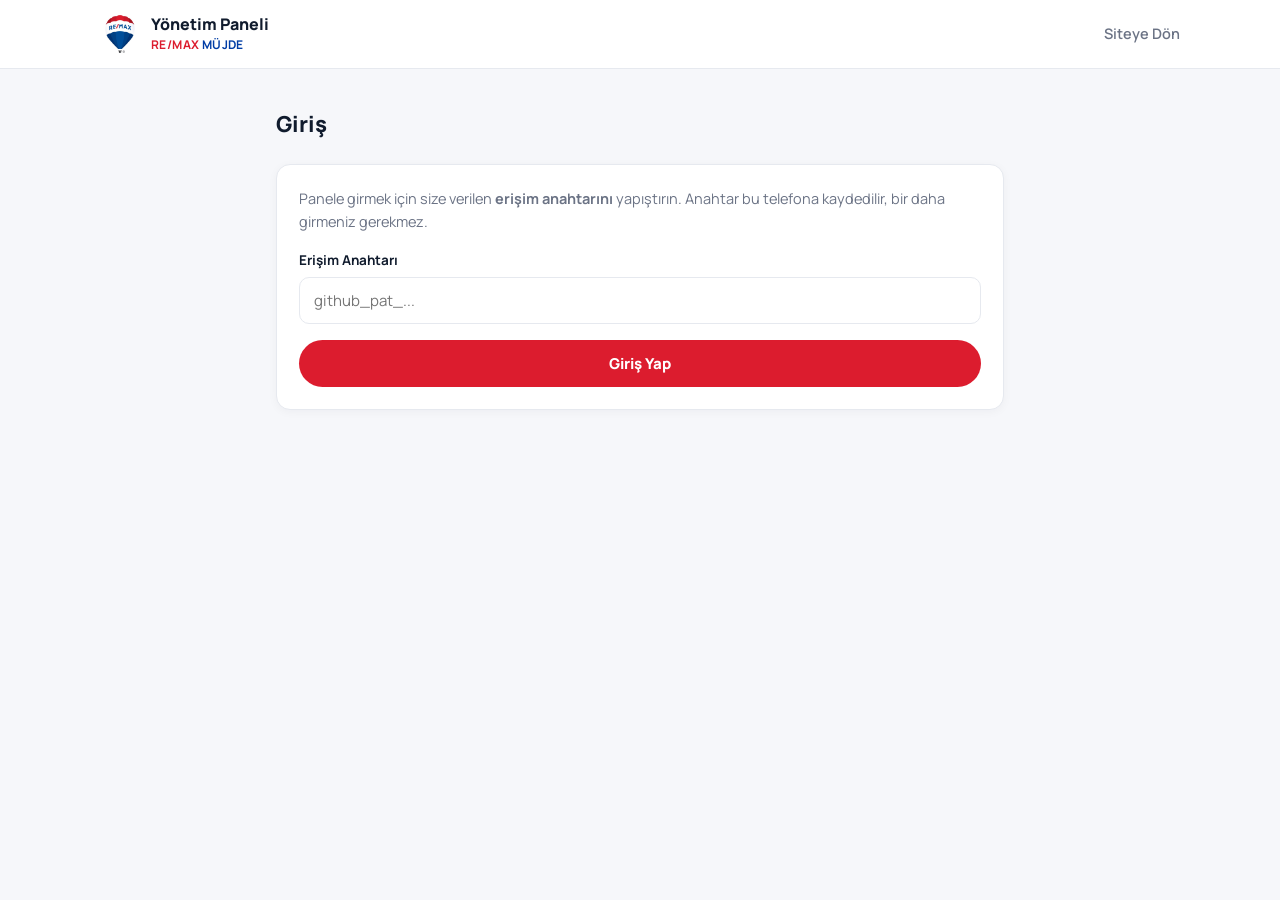
==== admin.html @ 8ed7a1a2 "RE/MAX Yilmaz Kanyilmaz portfolyo sitesi - ilk surum Co-Authored-By: Claude Fable 5 <noreply@anthrop" ====
<!DOCTYPE html>
<html lang="tr">
<head>
<meta charset="UTF-8">
<meta name="viewport" content="width=device-width, initial-scale=1.0">
<title>Yönetim Paneli | RE/MAX Yılmaz Kanyılmaz</title>
<meta name="robots" content="noindex,nofollow">
<link rel="icon" type="image/jpeg" href="gorseller/remax-balon.jpg">
<link rel="preconnect" href="https://fonts.googleapis.com">
<link rel="preconnect" href="https://fonts.gstatic.com" crossorigin>
<link href="https://fonts.googleapis.com/css2?family=Manrope:wght@400;600;700;800&display=swap" rel="stylesheet">
<link rel="stylesheet" href="css/stil.css">
</head>
<body class="yonetim-govde">

<header class="ustbar">
  <div class="sarici ustbar-ic">
    <a class="marka" href="index.html">
      <img src="gorseller/remax-balon.jpg" alt="RE/MAX">
      <span class="marka-yazi">
        <span class="ad">Yönetim Paneli</span><br>
        <span class="ofis"><span class="re">RE/MAX</span> <span class="mx">MÜJDE</span></span>
      </span>
    </a>
    <nav class="ust-linkler">
      <a href="index.html">Siteye Dön</a>
    </nav>
  </div>
</header>

<div class="panel">

  <!-- GİRİŞ EKRANI -->
  <div id="girisEkrani" class="gizli">
    <div class="panel-baslik"><h1>Giriş</h1></div>
    <div class="kart">
      <p style="margin-bottom:16px;color:var(--soluk);font-size:14.5px">
        Panele girmek için size verilen <strong>erişim anahtarını</strong> yapıştırın.
        Anahtar bu telefona kaydedilir, bir daha girmeniz gerekmez.
      </p>
      <div class="form-grup">
        <label for="anahtarGirdi">Erişim Anahtarı</label>
        <input type="password" id="anahtarGirdi" placeholder="github_pat_..." autocomplete="off">
      </div>
      <button class="btn btn-kirmizi tam-btn" id="girisBtn">Giriş Yap</button>
    </div>
  </div>

  <!-- İLAN LİSTESİ -->
  <div id="listeEkrani" class="gizli">
    <div class="panel-baslik">
      <h1>İlanlarım</h1>
      <button class="btn btn-kirmizi" id="yeniIlanBtn">+ Yeni İlan</button>
    </div>
    <div id="ilanListesi"></div>
    <div class="bos-durum gizli" id="listeBos">
      <div class="buyuk">Henüz ilan yok</div>
      <div>"+ Yeni İlan" butonuyla ilk ilanınızı ekleyin.</div>
    </div>
    <div style="text-align:center;margin-top:26px">
      <button class="kucuk-btn" id="cikisBtn">Çıkış Yap</button>
    </div>
  </div>

  <!-- İLAN FORMU -->
  <div id="formEkrani" class="gizli">
    <div class="panel-baslik">
      <h1 id="formBaslik">Yeni İlan</h1>
      <button class="kucuk-btn" id="formGeriBtn">← Vazgeç</button>
    </div>
    <div class="kart">
      <div class="form-grup">
        <label>İlan Tipi</label>
        <div class="sekme-btnler" id="tipSecim">
          <button type="button" class="filtre secili" data-deger="satilik">SATILIK</button>
          <button type="button" class="filtre" data-deger="kiralik">KİRALIK</button>
        </div>
      </div>
      <div class="form-grup">
        <label for="fBaslik">İlan Başlığı</label>
        <input id="fBaslik" placeholder="Örn: Kağıthane Merkez'de Yeni Binada 3+1 Daire">
      </div>
      <div class="form-satir">
        <div class="form-grup">
          <label for="fFiyat">Fiyat (TL)</label>
          <input id="fFiyat" type="text" inputmode="numeric" placeholder="Örn: 5500000">
        </div>
        <div class="form-grup">
          <label for="fKategori">Kategori</label>
          <select id="fKategori">
            <option>Daire</option><option>Residence</option><option>Müstakil Ev</option>
            <option>Villa</option><option>İş Yeri</option><option>Ofis</option>
            <option>Arsa</option><option>Bina</option><option>Diğer</option>
          </select>
        </div>
      </div>
      <div class="form-satir">
        <div class="form-grup">
          <label for="fIlce">İlçe</label>
          <input id="fIlce" list="ilceListe" placeholder="Örn: Güngören">
          <datalist id="ilceListe">
            <option value="Güngören"></option><option value="Bahçelievler"></option>
            <option value="Bakırköy"></option><option value="Zeytinburnu"></option>
            <option value="Fatih"></option><option value="Esenler"></option>
            <option value="Bağcılar"></option><option value="Küçükçekmece"></option>
          </datalist>
        </div>
        <div class="form-grup">
          <label for="fMahalle">Mahalle / Semt <span class="istege">(isteğe bağlı)</span></label>
          <input id="fMahalle" placeholder="Örn: Merter">
        </div>
      </div>
      <div class="form-satir">
        <div class="form-grup">
          <label for="fM2brut">Brüt m² <span class="istege">(isteğe bağlı)</span></label>
          <input id="fM2brut" type="text" inputmode="numeric" placeholder="Örn: 120">
        </div>
        <div class="form-grup">
          <label for="fM2net">Net m² <span class="istege">(isteğe bağlı)</span></label>
          <input id="fM2net" type="text" inputmode="numeric" placeholder="Örn: 95">
        </div>
      </div>
      <div class="form-satir">
        <div class="form-grup">
          <label for="fOda">Oda Sayısı <span class="istege">(isteğe bağlı)</span></label>
          <input id="fOda" list="odaListe" placeholder="Örn: 3+1">
          <datalist id="odaListe">
            <option value="1+0"></option><option value="1+1"></option><option value="2+1"></option>
            <option value="3+1"></option><option value="4+1"></option><option value="5+1"></option>
          </datalist>
        </div>
        <div class="form-grup">
          <label for="fBinaYasi">Bina Yaşı <span class="istege">(isteğe bağlı)</span></label>
          <input id="fBinaYasi" placeholder="Örn: 5">
        </div>
      </div>
      <div class="form-satir">
        <div class="form-grup">
          <label for="fKat">Bulunduğu Kat <span class="istege">(isteğe bağlı)</span></label>
          <input id="fKat" placeholder="Örn: 3">
        </div>
        <div class="form-grup">
          <label for="fKatSayisi">Binadaki Kat Sayısı <span class="istege">(isteğe bağlı)</span></label>
          <input id="fKatSayisi" placeholder="Örn: 8">
        </div>
      </div>
      <div class="form-satir">
        <div class="form-grup">
          <label for="fIsitma">Isıtma <span class="istege">(isteğe bağlı)</span></label>
          <input id="fIsitma" list="isitmaListe" placeholder="Örn: Kombi (Doğalgaz)">
          <datalist id="isitmaListe">
            <option value="Kombi (Doğalgaz)"></option><option value="Merkezi"></option>
            <option value="Merkezi (Pay Ölçer)"></option><option value="Yerden Isıtma"></option>
            <option value="Klima"></option><option value="Yok"></option>
          </datalist>
        </div>
        <div class="form-grup">
          <label for="fBanyo">Banyo Sayısı <span class="istege">(isteğe bağlı)</span></label>
          <input id="fBanyo" placeholder="Örn: 2">
        </div>
      </div>
      <div class="form-satir">
        <div class="form-grup">
          <label for="fBalkon">Balkon <span class="istege">(isteğe bağlı)</span></label>
          <select id="fBalkon"><option value=""></option><option>Var</option><option>Yok</option></select>
        </div>
        <div class="form-grup">
          <label for="fEsyali">Eşyalı <span class="istege">(isteğe bağlı)</span></label>
          <select id="fEsyali"><option value=""></option><option>Evet</option><option>Hayır</option></select>
        </div>
      </div>
      <div class="form-satir">
        <div class="form-grup">
          <label for="fAidat">Aidat (TL) <span class="istege">(isteğe bağlı)</span></label>
          <input id="fAidat" type="text" inputmode="numeric" placeholder="Örn: 1500">
        </div>
        <div class="form-grup">
          <label for="fKredi">Krediye Uygun <span class="istege">(isteğe bağlı)</span></label>
          <select id="fKredi"><option value=""></option><option>Evet</option><option>Hayır</option></select>
        </div>
      </div>
      <div class="form-grup">
        <label for="fTapu">Tapu Durumu <span class="istege">(isteğe bağlı)</span></label>
        <input id="fTapu" list="tapuListe" placeholder="Örn: Kat Mülkiyetli">
        <datalist id="tapuListe">
          <option value="Kat Mülkiyetli"></option><option value="Kat İrtifaklı"></option>
          <option value="Arsa Tapulu"></option><option value="Hisseli Tapu"></option>
        </datalist>
      </div>
      <div class="form-grup">
        <label for="fAciklama">İlan Açıklaması</label>
        <textarea id="fAciklama" placeholder="Dairenin özelliklerini, konumunu ve öne çıkan yönlerini yazın…"></textarea>
      </div>
      <div class="form-grup">
        <label>Fotoğraflar <span class="istege">(ilk fotoğraf kapak olur)</span></label>
        <input type="file" id="fFotolar" accept="image/*" multiple style="display:none">
        <button type="button" class="btn btn-cerceve tam-btn" id="fotoEkleBtn">📷 Fotoğraf Ekle</button>
        <div class="foto-onizleme" id="fotoOnizleme"></div>
      </div>
      <div class="form-grup" id="satildiGrup">
        <label style="display:flex;align-items:center;gap:10px;cursor:pointer">
          <input type="checkbox" id="fSatildi" style="width:20px;height:20px">
          <span id="satildiEtiket">Satıldı / Kiralandı olarak işaretle</span>
        </label>
      </div>
      <button class="btn btn-kirmizi tam-btn" id="yayinlaBtn" style="font-size:16px;padding:15px">YAYINLA</button>
    </div>
  </div>

</div>

<div class="durum-mesaj gizli" id="durumMesaj"></div>

<script src="js/config.js"></script>
<script src="js/admin.js"></script>
</body>
</html>
---- css/stil.css ----
/* RE/MAX Yılmaz Kanyılmaz — site stilleri */
:root{
  --kirmizi:#DC1C2E;
  --kirmizi-koyu:#B5121F;
  --lacivert:#003DA5;
  --koyu:#101B2D;
  --metin:#2A3345;
  --soluk:#6B7385;
  --cizgi:#E6E9EF;
  --zemin:#F6F7FA;
  --beyaz:#FFFFFF;
  --radius:14px;
  --golge:0 6px 24px rgba(16,27,45,.08);
}
*{margin:0;padding:0;box-sizing:border-box}
html{scroll-behavior:smooth}
body{
  font-family:'Manrope',-apple-system,'Segoe UI',sans-serif;
  color:var(--metin);
  background:var(--beyaz);
  line-height:1.6;
  -webkit-font-smoothing:antialiased;
}
img{max-width:100%;display:block}
a{color:inherit;text-decoration:none}
button{font-family:inherit;cursor:pointer}
.sarici{max-width:1120px;margin:0 auto;padding:0 20px}

/* ---------- Üst bar ---------- */
.ustbar{
  position:sticky;top:0;z-index:50;
  background:rgba(255,255,255,.94);
  backdrop-filter:blur(10px);
  border-bottom:1px solid var(--cizgi);
}
.ustbar-ic{display:flex;align-items:center;justify-content:space-between;height:68px;gap:12px}
.marka{display:flex;align-items:center;gap:11px;min-width:0}
.marka img{width:40px;height:40px;object-fit:contain}
.marka-yazi{line-height:1.2;min-width:0}
.marka-yazi .ad{font-weight:800;font-size:16px;color:var(--koyu);white-space:nowrap}
.marka-yazi .ofis{font-size:12px;font-weight:700;letter-spacing:.4px}
.marka-yazi .ofis .re{color:var(--kirmizi)}
.marka-yazi .ofis .mx{color:var(--lacivert)}
.ust-linkler{display:flex;align-items:center;gap:22px;font-weight:600;font-size:14.5px;color:var(--soluk)}
.ust-linkler a:hover{color:var(--koyu)}
.ara-btn{
  display:inline-flex;align-items:center;gap:8px;
  background:var(--kirmizi);color:#fff;font-weight:800;font-size:14.5px;
  padding:10px 18px;border-radius:999px;transition:background .15s;white-space:nowrap;
}
.ara-btn:hover{background:var(--kirmizi-koyu)}
@media(max-width:720px){.ust-linkler .gizle-mobil{display:none}}
@media(max-width:520px){
  .marka-yazi .ad{font-size:14px}
  .ara-btn{padding:9px 14px;font-size:13.5px}
  .ust-linkler{gap:12px}
}

/* ---------- Hero ---------- */
.hero{background:linear-gradient(180deg,#FBFCFE 0%,var(--zemin) 100%);border-bottom:1px solid var(--cizgi);overflow:hidden}
.hero-ic{display:grid;grid-template-columns:1.15fr .85fr;gap:40px;align-items:end;padding-top:56px}
.hero-metin{padding-bottom:56px}
.rozet{
  display:inline-flex;align-items:center;gap:8px;
  background:#fff;border:1px solid var(--cizgi);border-radius:999px;
  padding:7px 14px;font-size:13px;font-weight:700;color:var(--lacivert);
  box-shadow:var(--golge);margin-bottom:20px;
}
.rozet .nokta{width:8px;height:8px;border-radius:50%;background:var(--kirmizi)}
.hero h1{font-size:clamp(30px,4.6vw,50px);font-weight:800;color:var(--koyu);line-height:1.12;letter-spacing:-.5px}
.hero h1 .vurgu{color:var(--kirmizi)}
.hero p.alt{margin-top:16px;font-size:17px;color:var(--soluk);max-width:480px}
.hero-btnler{display:flex;flex-wrap:wrap;gap:12px;margin-top:28px}
.btn{
  display:inline-flex;align-items:center;justify-content:center;gap:9px;
  padding:13px 24px;border-radius:999px;font-weight:800;font-size:15px;
  border:none;transition:transform .12s,background .15s,box-shadow .15s;
}
.btn:active{transform:scale(.97)}
.btn-kirmizi{background:var(--kirmizi);color:#fff}
.btn-kirmizi:hover{background:var(--kirmizi-koyu)}
.btn-cerceve{background:#fff;color:var(--koyu);border:1.5px solid var(--cizgi)}
.btn-cerceve:hover{border-color:#c9cfda}
.btn-yesil{background:#25D366;color:#fff}
.btn-yesil:hover{background:#1FB858}
.bolge-cipleri{display:flex;flex-wrap:wrap;gap:8px;margin-top:18px}
.bolge-cipleri span{
  background:#fff;border:1px solid var(--cizgi);border-radius:999px;
  padding:5px 13px;font-size:12.5px;font-weight:700;color:var(--lacivert);
}
.hero-istatistik{display:flex;gap:34px;margin-top:36px}
.ist .sayi{font-size:26px;font-weight:800;color:var(--koyu)}
.ist .aciklama{font-size:13px;color:var(--soluk);font-weight:600}
.hero-foto{position:relative;align-self:end}
.hero-foto .halka{
  position:absolute;inset:auto -30px -120px -30px;top:34px;
  background:linear-gradient(135deg,var(--lacivert),#0B5BD3);
  border-radius:26px 26px 0 0;
}
.hero-foto img{position:relative;z-index:1;width:100%;max-width:400px;margin:0 auto;filter:drop-shadow(0 18px 30px rgba(16,27,45,.25))}
@media(max-width:860px){
  .hero-ic{grid-template-columns:1fr;gap:0}
  .hero-metin{padding-bottom:36px}
  .hero-foto{max-width:330px;margin:0 auto}
  .hero-istatistik{gap:24px}
}

/* ---------- Bölümler ---------- */
.bolum{padding:72px 0}
.bolum-baslik{margin-bottom:36px}
.bolum-baslik .etiket{font-size:13px;font-weight:800;letter-spacing:1.5px;color:var(--kirmizi);text-transform:uppercase}
.bolum-baslik h2{font-size:clamp(24px,3.2vw,34px);font-weight:800;color:var(--koyu);letter-spacing:-.4px;margin-top:6px}
.bolum-baslik p{color:var(--soluk);margin-top:8px;max-width:560px}

/* ---------- Filtre ---------- */
.filtreler{display:flex;flex-wrap:wrap;gap:10px;margin-bottom:28px}
.filtre{
  padding:9px 20px;border-radius:999px;font-weight:700;font-size:14px;
  background:#fff;border:1.5px solid var(--cizgi);color:var(--soluk);transition:all .15s;
}
.filtre:hover{border-color:#c9cfda;color:var(--koyu)}
.filtre.secili{background:var(--koyu);border-color:var(--koyu);color:#fff}

/* ---------- İlan kartları ---------- */
.ilan-izgara{display:grid;grid-template-columns:repeat(3,1fr);gap:24px}
@media(max-width:960px){.ilan-izgara{grid-template-columns:repeat(2,1fr)}}
@media(max-width:600px){.ilan-izgara{grid-template-columns:1fr}}
.ilan-kart{
  background:#fff;border:1px solid var(--cizgi);border-radius:var(--radius);
  overflow:hidden;transition:transform .15s,box-shadow .15s;display:flex;flex-direction:column;
}
.ilan-kart:hover{transform:translateY(-4px);box-shadow:var(--golge)}
.ilan-kart .foto{position:relative;aspect-ratio:4/3;background:#E9EDF3;overflow:hidden}
.ilan-kart .foto img{width:100%;height:100%;object-fit:cover}
.tip-rozet{
  position:absolute;top:12px;left:12px;z-index:2;
  padding:5px 12px;border-radius:8px;font-size:12px;font-weight:800;color:#fff;letter-spacing:.3px;
}
.tip-rozet.satilik{background:var(--kirmizi)}
.tip-rozet.kiralik{background:var(--lacivert)}
.satildi-ort{
  position:absolute;inset:0;z-index:3;background:rgba(16,27,45,.55);
  display:flex;align-items:center;justify-content:center;
}
.satildi-ort span{
  background:#fff;color:var(--kirmizi);font-weight:800;font-size:15px;letter-spacing:2px;
  padding:8px 22px;border-radius:8px;transform:rotate(-6deg);border:2px solid var(--kirmizi);
}
.ilan-kart .icerik{padding:16px 18px 18px;display:flex;flex-direction:column;gap:6px;flex:1}
.ilan-kart .fiyat{font-size:21px;font-weight:800;color:var(--kirmizi)}
.ilan-kart .fiyat .donem{font-size:13px;color:var(--soluk);font-weight:600}
.ilan-kart h3{font-size:15.5px;font-weight:700;color:var(--koyu);line-height:1.35;display:-webkit-box;-webkit-line-clamp:2;-webkit-box-orient:vertical;overflow:hidden}
.ilan-kart .konum{font-size:13px;color:var(--soluk);font-weight:600;display:flex;align-items:center;gap:5px}
.ilan-kart .ozet{
  display:flex;gap:14px;margin-top:auto;padding-top:12px;border-top:1px solid var(--cizgi);
  font-size:12.5px;color:var(--soluk);font-weight:700;flex-wrap:wrap;
}
.bos-durum{
  text-align:center;padding:70px 20px;background:var(--zemin);
  border:1.5px dashed var(--cizgi);border-radius:var(--radius);color:var(--soluk);
}
.bos-durum .buyuk{font-size:17px;font-weight:700;color:var(--metin);margin-bottom:6px}

/* ---------- Hizmetler ---------- */
.hizmet-izgara{display:grid;grid-template-columns:repeat(3,1fr);gap:20px}
@media(max-width:960px){.hizmet-izgara{grid-template-columns:repeat(2,1fr)}}
@media(max-width:520px){.hizmet-izgara{grid-template-columns:1fr}}
.hizmet{
  background:#fff;border:1px solid var(--cizgi);border-radius:var(--radius);
  padding:26px 22px;
}
.hizmet .ikon{
  width:46px;height:46px;border-radius:12px;display:flex;align-items:center;justify-content:center;
  background:#FBEBEC;color:var(--kirmizi);margin-bottom:16px;
}
.hizmet:nth-child(even) .ikon{background:#E8EEFA;color:var(--lacivert)}
.hizmet h3{font-size:16px;font-weight:800;color:var(--koyu);margin-bottom:6px}
.hizmet p{font-size:13.5px;color:var(--soluk)}

/* ---------- İletişim ---------- */
.iletisim-kutu{
  background:var(--koyu);border-radius:20px;padding:48px 44px;color:#fff;
  display:grid;grid-template-columns:1.1fr .9fr;gap:40px;align-items:center;
}
@media(max-width:860px){.iletisim-kutu{grid-template-columns:1fr;padding:36px 26px}}
.iletisim-kutu h2{font-size:clamp(22px,3vw,30px);font-weight:800;letter-spacing:-.3px}
.iletisim-kutu p.alt{color:#A9B4C8;margin-top:10px;font-size:15px}
.iletisim-detay{margin-top:22px;display:flex;flex-direction:column;gap:10px;font-size:14.5px;color:#C6CEDD}
.iletisim-detay a:hover{color:#fff}
.iletisim-btnler{display:flex;flex-direction:column;gap:12px}
.iletisim-btnler .btn{width:100%}
.sosyal-linkler{display:flex;gap:10px;justify-content:center;margin-top:6px}
.sosyal-linkler a{
  flex:1;text-align:center;padding:10px 8px;border-radius:10px;
  border:1px solid rgba(255,255,255,.22);color:#C6CEDD;font-weight:700;font-size:13.5px;
}
.sosyal-linkler a:hover{color:#fff;border-color:rgba(255,255,255,.5)}

/* ---------- Alt bilgi ---------- */
.altbilgi{padding:28px 0;border-top:1px solid var(--cizgi)}
.altbilgi-ic{display:flex;align-items:center;justify-content:space-between;gap:14px;flex-wrap:wrap;font-size:13px;color:var(--soluk)}
.altbilgi a.yonetim{opacity:.55}
.altbilgi a.yonetim:hover{opacity:1}

/* ---------- İlan detay ---------- */
.geri-bar{padding:18px 0 0}
.geri-link{display:inline-flex;align-items:center;gap:7px;font-weight:700;font-size:14px;color:var(--soluk)}
.geri-link:hover{color:var(--koyu)}
.detay-ic{display:grid;grid-template-columns:1.5fr 1fr;gap:36px;padding:24px 0 72px;align-items:start}
@media(max-width:900px){.detay-ic{grid-template-columns:1fr}}
.galeri{position:relative}
.galeri .ana{
  position:relative;aspect-ratio:4/3;border-radius:var(--radius);overflow:hidden;
  background:#E9EDF3;
}
.galeri .ana img{width:100%;height:100%;object-fit:cover}
.galeri .ok{
  position:absolute;top:50%;transform:translateY(-50%);z-index:2;
  width:42px;height:42px;border-radius:50%;border:none;background:rgba(255,255,255,.92);
  color:var(--koyu);font-size:19px;display:flex;align-items:center;justify-content:center;
  box-shadow:var(--golge);
}
.galeri .ok.sol{left:14px}.galeri .ok.sag{right:14px}
.galeri .sayac{
  position:absolute;bottom:12px;right:12px;z-index:2;background:rgba(16,27,45,.7);
  color:#fff;font-size:12.5px;font-weight:700;padding:4px 11px;border-radius:999px;
}
.kucukler{display:flex;gap:10px;margin-top:12px;overflow-x:auto;padding-bottom:4px}
.kucukler img{
  width:86px;height:64px;object-fit:cover;border-radius:8px;cursor:pointer;
  border:2.5px solid transparent;flex-shrink:0;opacity:.75;transition:all .12s;
}
.kucukler img.secili{border-color:var(--kirmizi);opacity:1}
.detay-bilgi .tipler{display:flex;gap:8px;margin-bottom:14px}
.detay-bilgi .tip-rozet{position:static}
.detay-fiyat{font-size:34px;font-weight:800;color:var(--kirmizi);letter-spacing:-.5px}
.detay-fiyat .donem{font-size:16px;color:var(--soluk);font-weight:600}
.detay-bilgi h1{font-size:22px;font-weight:800;color:var(--koyu);line-height:1.3;margin-top:10px}
.detay-bilgi .konum{color:var(--soluk);font-weight:600;font-size:14.5px;margin-top:6px}
.ozellik-tablo{
  margin-top:22px;border:1px solid var(--cizgi);border-radius:var(--radius);overflow:hidden;
}
.ozellik-tablo .satir{
  display:flex;justify-content:space-between;gap-14px;padding:11px 16px;font-size:14px;
}
.ozellik-tablo .satir:nth-child(odd){background:var(--zemin)}
.ozellik-tablo .satir .ad{color:var(--soluk);font-weight:600}
.ozellik-tablo .satir .deger{font-weight:800;color:var(--koyu);text-align:right}
.aciklama-kutu{margin-top:26px}
.aciklama-kutu h2{font-size:17px;font-weight:800;color:var(--koyu);margin-bottom:10px}
.aciklama-kutu .metin{white-space:pre-line;color:var(--metin);font-size:15px}
.danisman-kart{
  margin-top:26px;background:var(--zemin);border:1px solid var(--cizgi);
  border-radius:var(--radius);padding:20px;display:flex;gap:16px;align-items:center;flex-wrap:wrap;
}
.danisman-kart img{width:64px;height:64px;border-radius:50%;object-fit:cover;object-position:top}
.danisman-kart .bilgi{flex:1;min-width:150px}
.danisman-kart .bilgi .ad{font-weight:800;color:var(--koyu)}
.danisman-kart .bilgi .unvan{font-size:12.5px;color:var(--soluk);font-weight:600}
.danisman-kart .btnler{display:flex;gap:9px;width:100%}
.danisman-kart .btnler .btn{flex:1;padding:11px 10px;font-size:14px}
.paylas-btn{margin-top:14px;width:100%}

/* ---------- Yönetim (admin) ---------- */
.yonetim-govde{background:var(--zemin);min-height:100vh}
.panel{max-width:760px;margin:0 auto;padding:24px 16px 90px}
.panel-baslik{display:flex;align-items:center;justify-content:space-between;gap:12px;margin:14px 0 22px;flex-wrap:wrap}
.panel-baslik h1{font-size:22px;font-weight:800;color:var(--koyu)}
.kart{background:#fff;border:1px solid var(--cizgi);border-radius:var(--radius);padding:22px;box-shadow:0 2px 10px rgba(16,27,45,.04)}
.form-grup{margin-bottom:16px}
.form-grup label{display:block;font-size:13.5px;font-weight:700;color:var(--koyu);margin-bottom:6px}
.form-grup label .istege{color:var(--soluk);font-weight:600;font-size:12px}
.form-grup input,.form-grup select,.form-grup textarea{
  width:100%;padding:12px 14px;border:1.5px solid var(--cizgi);border-radius:10px;
  font-family:inherit;font-size:15px;color:var(--metin);background:#fff;
}
.form-grup input:focus,.form-grup select:focus,.form-grup textarea:focus{outline:none;border-color:var(--lacivert)}
.form-grup textarea{min-height:130px;resize:vertical}
.form-satir{display:grid;grid-template-columns:1fr 1fr;gap:12px}
@media(max-width:520px){.form-satir{grid-template-columns:1fr}}
.sekme-btnler{display:flex;gap:8px;margin-bottom:16px}
.sekme-btnler .filtre{flex:1;text-align:center}
.foto-onizleme{display:grid;grid-template-columns:repeat(auto-fill,minmax(90px,1fr));gap:10px;margin-top:12px}
.foto-onizleme .kutu{position:relative;aspect-ratio:1;border-radius:10px;overflow:hidden;background:#E9EDF3}
.foto-onizleme .kutu img{width:100%;height:100%;object-fit:cover}
.foto-onizleme .kutu .sil{
  position:absolute;top:5px;right:5px;width:24px;height:24px;border-radius:50%;
  background:rgba(16,27,45,.75);color:#fff;border:none;font-size:13px;line-height:1;
  display:flex;align-items:center;justify-content:center;
}
.foto-onizleme .kutu .kapak{
  position:absolute;bottom:0;left:0;right:0;background:rgba(220,28,46,.9);
  color:#fff;font-size:10px;font-weight:800;text-align:center;padding:2px;letter-spacing:.5px;
}
.yonetim-ilan{
  display:flex;gap:14px;align-items:center;padding:14px;border:1px solid var(--cizgi);
  border-radius:12px;margin-bottom:12px;background:#fff;flex-wrap:wrap;
}
.yonetim-ilan img{width:74px;height:56px;object-fit:cover;border-radius:8px;background:#E9EDF3}
.yonetim-ilan .orta{flex:1;min-width:150px}
.yonetim-ilan .orta .baslik{font-weight:700;font-size:14.5px;color:var(--koyu);line-height:1.3}
.yonetim-ilan .orta .alt{font-size:12.5px;color:var(--soluk);font-weight:600;margin-top:2px}
.yonetim-ilan .btnler{display:flex;gap:8px}
.kucuk-btn{
  padding:8px 14px;border-radius:8px;font-weight:700;font-size:13px;border:1.5px solid var(--cizgi);
  background:#fff;color:var(--koyu);
}
.kucuk-btn:hover{border-color:#c9cfda}
.kucuk-btn.tehlike{color:var(--kirmizi);border-color:#F3C2C7}
.kucuk-btn.tehlike:hover{background:#FBEBEC}
.durum-mesaj{
  position:fixed;bottom:20px;left:50%;transform:translateX(-50%);z-index:100;
  background:var(--koyu);color:#fff;padding:13px 24px;border-radius:999px;
  font-weight:700;font-size:14px;box-shadow:0 10px 30px rgba(16,27,45,.3);
  max-width:92vw;text-align:center;
}
.durum-mesaj.hata{background:var(--kirmizi)}
.durum-mesaj.basari{background:#1B9E4B}
.gizli{display:none!important}
.tam-btn{width:100%;justify-content:center}
.uyari-kutu{
  background:#FFF8E6;border:1px solid #F2E2B3;color:#8A6D1A;border-radius:10px;
  padding:12px 15px;font-size:13.5px;font-weight:600;margin-bottom:16px;
}
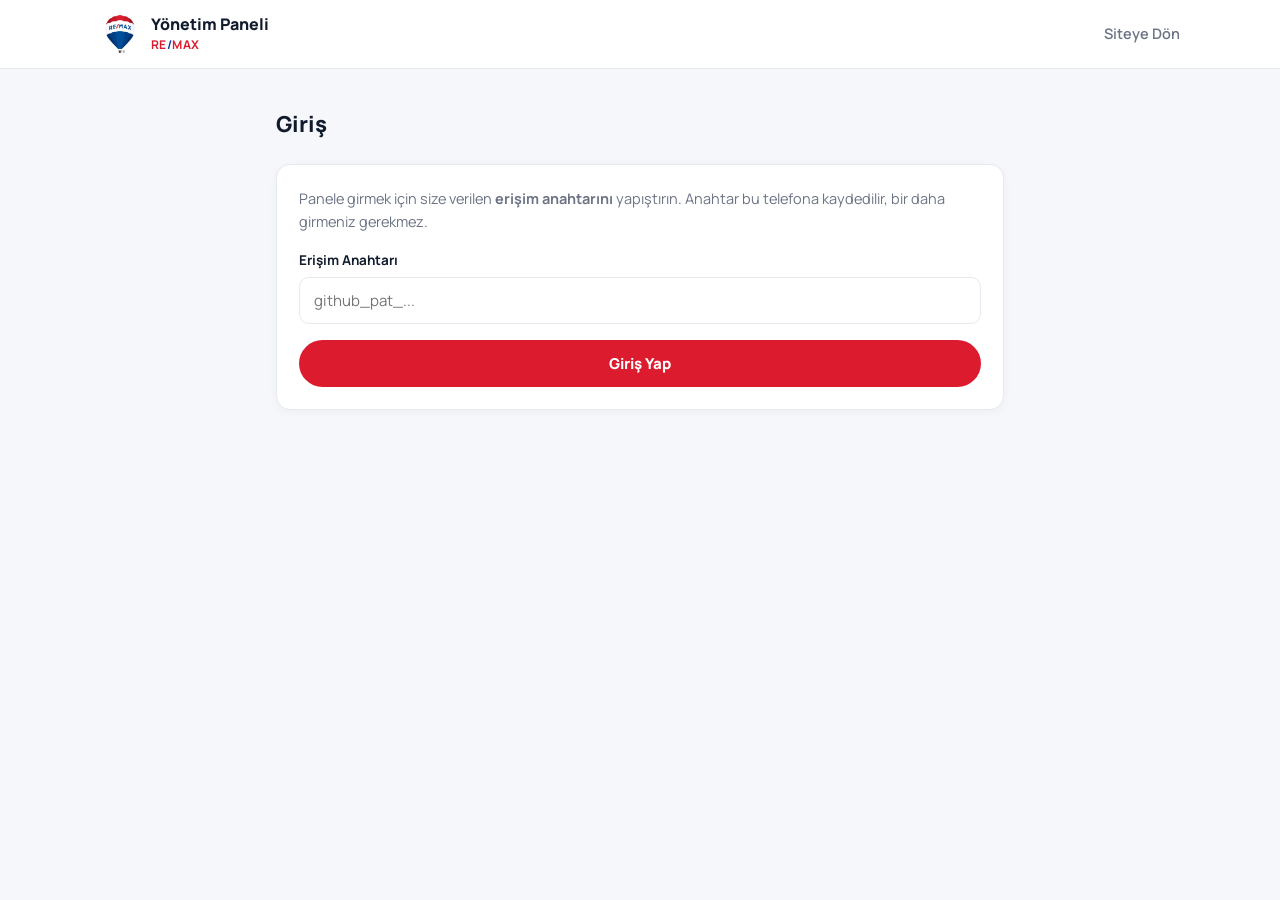
==== commit e3faffca: "Mujde ibareleri kaldirildi, e-posta ve LinkedIn guncellendi Co-Authored-By: Claude Fable 5 <noreply@" ====
--- a/admin.html
+++ b/admin.html
@@ -19,7 +19,7 @@
       <img src="gorseller/remax-balon.jpg" alt="RE/MAX">
       <span class="marka-yazi">
         <span class="ad">Yönetim Paneli</span><br>
-        <span class="ofis"><span class="re">RE/MAX</span> <span class="mx">MÜJDE</span></span>
+        <span class="ofis"><span class="re">RE</span><span class="mx">/</span><span class="re">MAX</span></span>
       </span>
     </a>
     <nav class="ust-linkler">
@@ -78,7 +78,7 @@
       </div>
       <div class="form-grup">
         <label for="fBaslik">İlan Başlığı</label>
-        <input id="fBaslik" placeholder="Örn: Kağıthane Merkez'de Yeni Binada 3+1 Daire">
+        <input id="fBaslik" placeholder="Örn: Merter'de Yeni Binada 3+1 Daire">
       </div>
       <div class="form-satir">
         <div class="form-grup">
